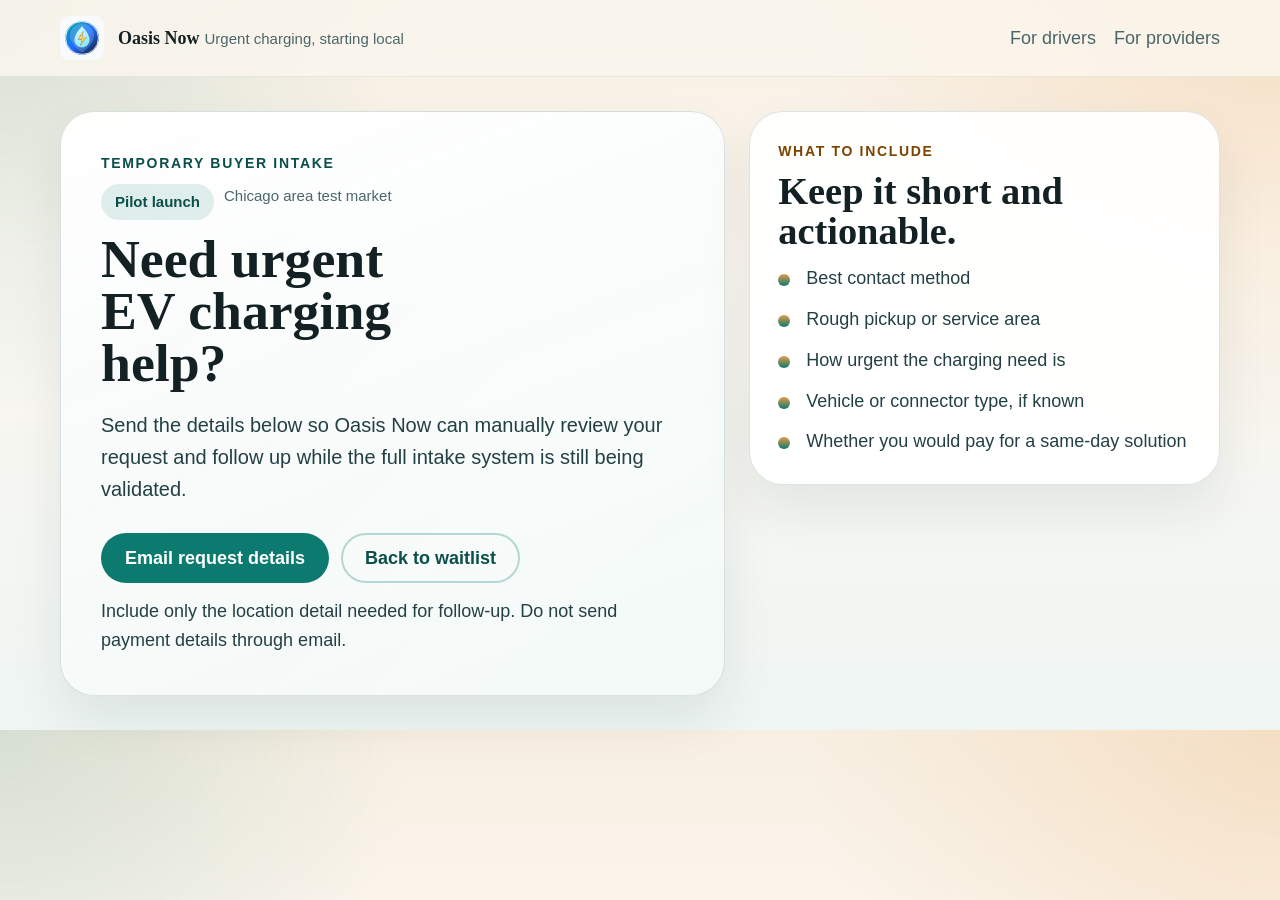
==== landing/ev-charging-waitlist/buyer.html @ 2e709732 "Publish temporary Oasis Now waitlist" ====
<!doctype html>
<html lang="en">
  <head>
    <meta charset="utf-8">
    <meta name="viewport" content="width=device-width, initial-scale=1">
    <title>Oasis Now | Buyer Intake</title>
    <meta
      name="description"
      content="Temporary buyer intake page for urgent EV charging requests in the Oasis Now pilot."
    >
    <link rel="stylesheet" href="./styles.css">
  </head>
  <body>
    <a class="skip-link" href="#main">Skip to content</a>
    <header class="site-header">
      <div class="container topbar">
        <a class="brand" href="./index.html" aria-label="Oasis Now home">
          <img
            src="../../assets/brand/oasis-now-logo.svg"
            alt="Oasis Now"
            width="44"
            height="44"
          >
          <div>
            <strong>Oasis Now</strong>
            <span>Urgent charging, starting local</span>
          </div>
        </a>
        <nav class="topnav" aria-label="Primary">
          <a href="./index.html#buyers">For drivers</a>
          <a href="./index.html#providers">For providers</a>
        </nav>
      </div>
    </header>

    <main id="main">
      <section class="hero" id="hero">
        <div class="container hero-grid">
          <div class="hero-copy">
            <p class="eyebrow">Temporary buyer intake</p>
            <div class="status-row">
              <span class="status-pill">Pilot launch</span>
              <span class="status-note">Chicago area test market</span>
            </div>
            <h1>Need urgent EV charging help?</h1>
            <p class="lede">
              Send the details below so Oasis Now can manually review your request
              and follow up while the full intake system is still being validated.
            </p>
            <div class="hero-actions">
              <a
                class="button primary"
                href="mailto:31257580+hienquoc@users.noreply.github.com?subject=Oasis%20Now%20urgent%20EV%20charging%20request&body=Name:%0APhone%20or%20best%20contact:%0ACity%20or%20neighborhood:%0AHow%20soon%20do%20you%20need%20help:%0AVehicle%20or%20connector%20type:%0ACurrent%20battery%20level:%0AWhat%20would%20make%20this%20worth%20paying%20for:%0A"
              >
                Email request details
              </a>
              <a class="button secondary" href="./index.html">Back to waitlist</a>
            </div>
            <p class="helper">
              Include only the location detail needed for follow-up. Do not send
              payment details through email.
            </p>
          </div>

          <aside class="hero-panel" aria-label="Request checklist">
            <p class="panel-label">What to include</p>
            <h2>Keep it short and actionable.</h2>
            <ul class="check-list">
              <li>Best contact method</li>
              <li>Rough pickup or service area</li>
              <li>How urgent the charging need is</li>
              <li>Vehicle or connector type, if known</li>
              <li>Whether you would pay for a same-day solution</li>
            </ul>
          </aside>
        </div>
      </section>
    </main>
  </body>
</html>
---- landing/ev-charging-waitlist/styles.css ----
:root {
  --ink-strong: #142124;
  --ink: #234045;
  --ink-soft: #4b666a;
  --paper: #fbf6ee;
  --panel: rgba(255, 255, 255, 0.94);
  --panel-strong: #fffdf9;
  --line: rgba(25, 64, 69, 0.14);
  --brand: #0c7a6f;
  --brand-deep: #0a4f49;
  --accent: #e59b46;
  --accent-soft: #f7dfbf;
  --warning: #7d4300;
  --warning-bg: #fff1dd;
  --shadow: 0 24px 50px rgba(14, 35, 37, 0.08);
  --radius-xl: 34px;
  --radius-lg: 26px;
  --radius-md: 18px;
  --radius-sm: 12px;
}

*,
*::before,
*::after {
  box-sizing: border-box;
}

html {
  scroll-behavior: smooth;
}

body {
  margin: 0;
  color: var(--ink);
  background:
    radial-gradient(circle at top left, rgba(12, 122, 111, 0.14), transparent 28%),
    radial-gradient(circle at top right, rgba(229, 155, 70, 0.2), transparent 32%),
    linear-gradient(180deg, #f8efe2 0%, #fcf7f0 34%, #eef5f3 100%);
  font-family: "Aptos", "Segoe UI", "Helvetica Neue", sans-serif;
  font-size: 18px;
  line-height: 1.6;
}

img {
  max-width: 100%;
}

a {
  color: inherit;
}

button,
input,
select,
textarea {
  font: inherit;
}

.skip-link {
  position: absolute;
  left: 16px;
  top: 16px;
  transform: translateY(-160%);
  padding: 10px 14px;
  border-radius: 999px;
  background: var(--brand-deep);
  color: #fff;
  z-index: 10;
}

.skip-link:focus {
  transform: translateY(0);
}

.site-header {
  position: sticky;
  top: 0;
  z-index: 5;
  backdrop-filter: blur(18px);
  background: rgba(251, 246, 238, 0.84);
  border-bottom: 1px solid rgba(25, 64, 69, 0.08);
}

.container {
  width: min(1160px, calc(100% - 32px));
  margin: 0 auto;
}

.topbar,
.footer-row {
  display: flex;
  align-items: center;
  justify-content: space-between;
  gap: 16px;
}

.topbar {
  padding: 16px 0;
}

.brand {
  display: inline-flex;
  align-items: center;
  gap: 14px;
  text-decoration: none;
}

.brand strong,
h1,
h2,
h3 {
  font-family: "Iowan Old Style", "Palatino Linotype", Georgia, serif;
  color: var(--ink-strong);
}

.brand span,
.footer-note,
.status-note {
  color: var(--ink-soft);
  font-size: 15px;
}

.topnav {
  display: flex;
  flex-wrap: wrap;
  gap: 10px 18px;
}

.topnav a {
  min-height: 44px;
  display: inline-flex;
  align-items: center;
  text-decoration: none;
  color: var(--ink-soft);
}

.hero,
.story-band,
.audience-shell,
.proof-shell {
  padding: 34px 0;
}

.hero-grid,
.card-grid,
.audience-grid,
.proof-grid {
  display: grid;
  gap: 24px;
}

.hero-grid {
  grid-template-columns: 1.3fr 0.92fr;
  align-items: start;
}

.hero-copy,
.hero-panel,
.story-card,
.audience-card,
.proof-card {
  border: 1px solid var(--line);
  box-shadow: var(--shadow);
  border-radius: var(--radius-xl);
  background: var(--panel);
}

.hero-copy {
  padding: 40px;
  background:
    linear-gradient(160deg, rgba(255, 255, 255, 0.97), rgba(243, 249, 247, 0.94)),
    linear-gradient(135deg, rgba(247, 223, 191, 0.18), rgba(12, 122, 111, 0.08));
}

.hero-panel,
.story-card,
.audience-card,
.proof-card {
  padding: 28px;
}

.eyebrow,
.panel-label {
  margin: 0 0 10px;
  font-size: 14px;
  font-weight: 700;
  letter-spacing: 0.12em;
  text-transform: uppercase;
  color: var(--brand-deep);
}

.panel-label {
  color: var(--warning);
}

.status-row {
  display: flex;
  flex-wrap: wrap;
  gap: 10px;
  margin-bottom: 14px;
}

.status-pill {
  display: inline-flex;
  min-height: 36px;
  align-items: center;
  padding: 0 14px;
  border-radius: 999px;
  background: rgba(12, 122, 111, 0.12);
  color: var(--brand-deep);
  font-size: 15px;
  font-weight: 700;
}

h1 {
  margin: 0;
  max-width: 11ch;
  font-size: clamp(2.6rem, 4.2vw, 4.8rem);
  line-height: 0.96;
}

h2 {
  margin: 0 0 12px;
  font-size: clamp(2rem, 3vw, 3rem);
  line-height: 1.04;
}

h3 {
  margin: 0 0 8px;
  font-size: 1.42rem;
}

.lede,
.section-heading p {
  max-width: 36rem;
  font-size: 20px;
}

.section-heading p {
  margin: 0;
}

.hero-actions {
  display: flex;
  flex-wrap: wrap;
  gap: 12px;
  margin: 28px 0 14px;
}

.button {
  display: inline-flex;
  min-height: 50px;
  align-items: center;
  justify-content: center;
  border-radius: 999px;
  border: 2px solid transparent;
  padding: 0 22px;
  font-weight: 700;
  text-align: center;
  text-decoration: none;
  transition: transform 140ms ease, background-color 140ms ease, border-color 140ms ease;
}

.button:hover,
.button:focus-visible {
  transform: translateY(-1px);
}

.button.primary {
  background: var(--brand);
  color: #fff;
}

.button.primary:hover,
.button.primary:focus-visible {
  background: var(--brand-deep);
}

.button.secondary {
  background: transparent;
  border-color: rgba(12, 122, 111, 0.28);
  color: var(--brand-deep);
}

.button.secondary:hover,
.button.secondary:focus-visible {
  border-color: rgba(10, 79, 73, 0.54);
  background: rgba(12, 122, 111, 0.06);
}

.button[aria-disabled="true"] {
  opacity: 0.55;
  pointer-events: none;
}

.wide-button {
  width: 100%;
}

.helper,
.support-line {
  margin: 0;
}

.signal-list,
.check-list,
.ordered-list,
.mini-stats {
  margin: 0;
  padding: 0;
}

.signal-list,
.check-list,
.ordered-list {
  display: grid;
  gap: 12px;
}

.signal-list,
.check-list {
  list-style: none;
}

.signal-list li,
.check-list li {
  position: relative;
  padding-left: 28px;
}

.signal-list li::before,
.check-list li::before {
  content: "";
  position: absolute;
  left: 0;
  top: 0.55em;
  width: 12px;
  height: 12px;
  border-radius: 999px;
  background: linear-gradient(180deg, var(--accent), var(--brand));
}

.ordered-list {
  padding-left: 22px;
}

.notice {
  min-height: 56px;
  margin: 18px 0 22px;
  padding: 14px 16px;
  border-radius: var(--radius-md);
  border: 1px solid rgba(125, 67, 0, 0.18);
  background: var(--warning-bg);
  color: var(--warning);
}

.mini-stats {
  display: grid;
  gap: 14px;
}

.mini-stats div {
  padding-top: 14px;
  border-top: 1px solid var(--line);
}

.mini-stats dt {
  margin-bottom: 4px;
  color: var(--ink-soft);
  font-size: 14px;
  text-transform: uppercase;
  letter-spacing: 0.08em;
}

.mini-stats dd {
  margin: 0;
  color: var(--ink-strong);
  font-weight: 600;
}

.card-grid,
.audience-grid,
.proof-grid {
  grid-template-columns: repeat(3, minmax(0, 1fr));
}

.audience-grid,
.proof-grid {
  grid-template-columns: repeat(2, minmax(0, 1fr));
}

.story-card,
.audience-card,
.proof-card {
  background: linear-gradient(180deg, rgba(255, 255, 255, 0.98), rgba(249, 252, 251, 0.94));
}

.step {
  display: inline-flex;
  width: 40px;
  height: 40px;
  align-items: center;
  justify-content: center;
  border-radius: 999px;
  margin-bottom: 16px;
  background: rgba(12, 122, 111, 0.12);
  color: var(--brand-deep);
  font-weight: 800;
}

.site-footer {
  padding: 20px 0 34px;
}

.footer-row {
  border-top: 1px solid rgba(25, 64, 69, 0.1);
  padding-top: 18px;
}

@media (max-width: 980px) {
  .hero-grid,
  .card-grid,
  .audience-grid,
  .proof-grid {
    grid-template-columns: 1fr;
  }

  .hero-copy {
    padding: 32px 24px;
  }
}

@media (max-width: 720px) {
  body {
    font-size: 17px;
  }

  .topbar,
  .footer-row {
    align-items: flex-start;
    flex-direction: column;
  }

  .hero,
  .story-band,
  .audience-shell,
  .proof-shell {
    padding: 24px 0;
  }

  h1 {
    font-size: clamp(2.3rem, 9vw, 3.4rem);
  }

  h2 {
    font-size: clamp(1.8rem, 7vw, 2.5rem);
  }

  .lede,
  .section-heading p {
    font-size: 18px;
  }

  .button,
  .topnav a {
    width: 100%;
  }
}

@media (prefers-reduced-motion: reduce) {
  html {
    scroll-behavior: auto;
  }

  .button {
    transition: none;
  }
}
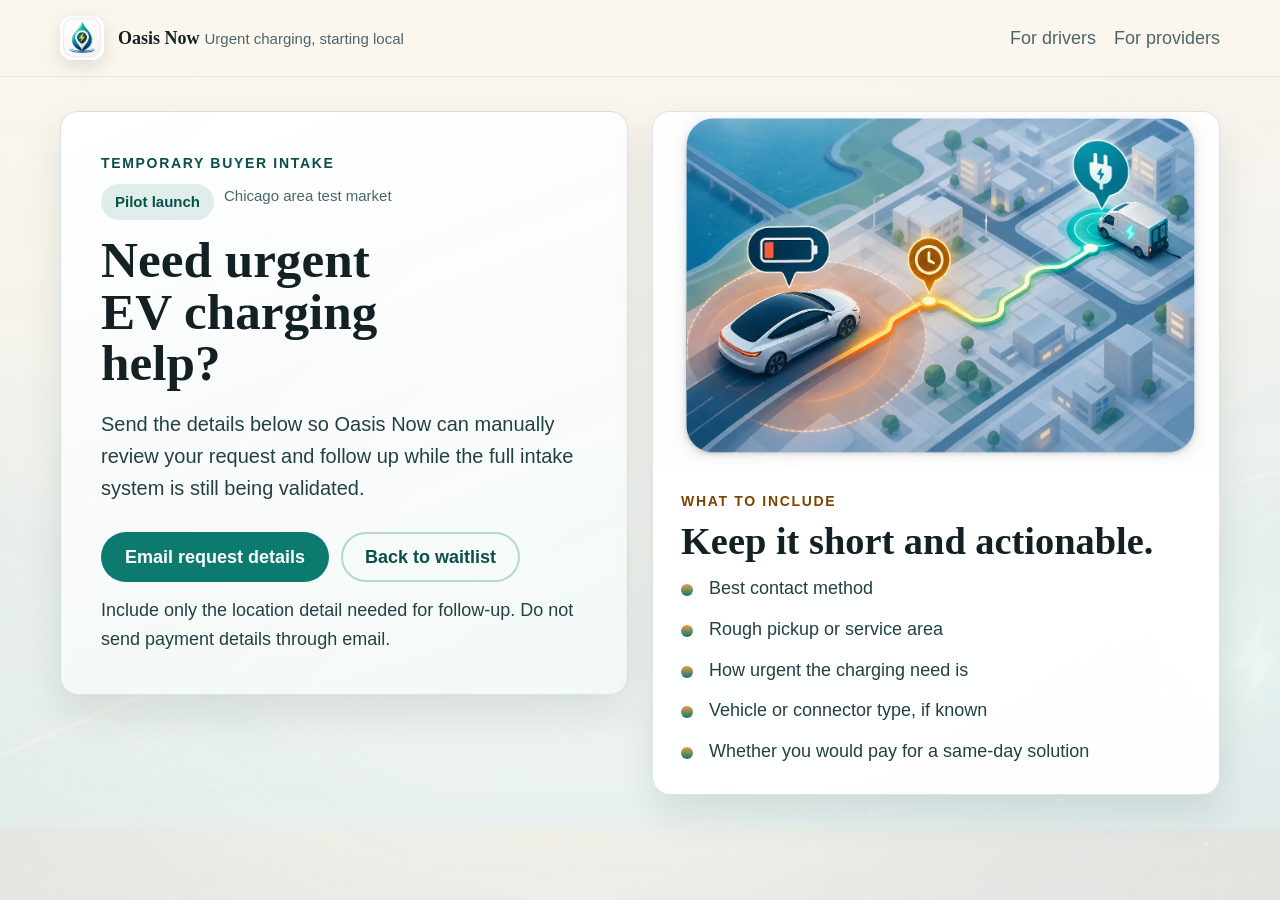
==== commit 2f4969ea: "Improve waitlist visual design and mobile UX" ====
--- a/landing/ev-charging-waitlist/buyer.html
+++ b/landing/ev-charging-waitlist/buyer.html
@@ -16,7 +16,7 @@
       <div class="container topbar">
         <a class="brand" href="./index.html" aria-label="Oasis Now home">
           <img
-            src="../../assets/brand/oasis-now-logo.svg"
+            src="../../assets/waitlist/oasis-now-trust-mark.webp"
             alt="Oasis Now"
             width="44"
             height="44"
@@ -62,7 +62,14 @@
             </p>
           </div>
 
-          <aside class="hero-panel" aria-label="Request checklist">
+          <aside class="hero-panel visual-panel" aria-label="Request checklist">
+            <img
+              class="hero-image"
+              src="../../assets/waitlist/high-value-need-visual.webp"
+              alt="Map-style illustration showing urgent EV charging help nearby"
+              width="1400"
+              height="933"
+            >
             <p class="panel-label">What to include</p>
             <h2>Keep it short and actionable.</h2>
             <ul class="check-list">
--- a/landing/ev-charging-waitlist/styles.css
+++ b/landing/ev-charging-waitlist/styles.css
@@ -12,11 +12,11 @@
   --accent-soft: #f7dfbf;
   --warning: #7d4300;
   --warning-bg: #fff1dd;
-  --shadow: 0 24px 50px rgba(14, 35, 37, 0.08);
-  --radius-xl: 34px;
-  --radius-lg: 26px;
-  --radius-md: 18px;
-  --radius-sm: 12px;
+  --shadow: 0 18px 38px rgba(14, 35, 37, 0.1);
+  --radius-xl: 18px;
+  --radius-lg: 14px;
+  --radius-md: 10px;
+  --radius-sm: 8px;
 }
 
 *,
@@ -33,9 +33,9 @@
   margin: 0;
   color: var(--ink);
   background:
-    radial-gradient(circle at top left, rgba(12, 122, 111, 0.14), transparent 28%),
-    radial-gradient(circle at top right, rgba(229, 155, 70, 0.2), transparent 32%),
-    linear-gradient(180deg, #f8efe2 0%, #fcf7f0 34%, #eef5f3 100%);
+    linear-gradient(180deg, rgba(251, 246, 238, 0.9), rgba(238, 245, 243, 0.94)),
+    url("../../assets/waitlist/oasis-now-page-background.webp") center top / cover fixed,
+    #f7f1e8;
   font-family: "Aptos", "Segoe UI", "Helvetica Neue", sans-serif;
   font-size: 18px;
   line-height: 1.6;
@@ -43,6 +43,7 @@
 
 img {
   max-width: 100%;
+  height: auto;
 }
 
 a {
@@ -105,6 +106,11 @@
   text-decoration: none;
 }
 
+.brand img {
+  border-radius: 12px;
+  box-shadow: 0 6px 18px rgba(14, 35, 37, 0.12);
+}
+
 .brand strong,
 h1,
 h2,
@@ -150,7 +156,7 @@
 }
 
 .hero-grid {
-  grid-template-columns: 1.3fr 0.92fr;
+  grid-template-columns: 1fr 1fr;
   align-items: start;
 }
 
@@ -179,6 +185,30 @@
   padding: 28px;
 }
 
+.visual-panel {
+  overflow: hidden;
+}
+
+.hero-image,
+.concept-visual img,
+.mobile-hero-visual img {
+  display: block;
+  width: 100%;
+  object-fit: cover;
+}
+
+.hero-image {
+  aspect-ratio: 16 / 10;
+  height: auto;
+  margin: -28px -28px 24px;
+  width: calc(100% + 56px);
+  max-width: none;
+}
+
+.mobile-hero-visual {
+  display: none;
+}
+
 .eyebrow,
 .panel-label {
   margin: 0 0 10px;
@@ -214,9 +244,9 @@
 
 h1 {
   margin: 0;
-  max-width: 11ch;
-  font-size: clamp(2.6rem, 4.2vw, 4.8rem);
-  line-height: 0.96;
+  max-width: 13ch;
+  font-size: clamp(2.45rem, 4vw, 4.35rem);
+  line-height: 1;
 }
 
 h2 {
@@ -238,6 +268,19 @@
 
 .section-heading p {
   margin: 0;
+}
+
+.concept-visual {
+  margin: 24px 0;
+  border: 1px solid var(--line);
+  border-radius: var(--radius-xl);
+  overflow: hidden;
+  box-shadow: var(--shadow);
+  background: var(--panel-strong);
+}
+
+.concept-visual img {
+  aspect-ratio: 3 / 2;
 }
 
 .hero-actions {
@@ -300,6 +343,12 @@
 .helper,
 .support-line {
   margin: 0;
+}
+
+.support-line a {
+  display: inline-flex;
+  min-height: 44px;
+  align-items: center;
 }
 
 .signal-list,
@@ -433,12 +482,43 @@
 @media (max-width: 720px) {
   body {
     font-size: 17px;
-  }
-
-  .topbar,
+    background-attachment: scroll;
+  }
+
   .footer-row {
     align-items: flex-start;
     flex-direction: column;
+  }
+
+  .topbar {
+    align-items: center;
+    flex-direction: row;
+    flex-wrap: wrap;
+    padding: 10px 0;
+  }
+
+  .brand {
+    gap: 10px;
+  }
+
+  .brand span {
+    display: none;
+  }
+
+  .topnav {
+    width: 100%;
+    flex-wrap: nowrap;
+    gap: 8px;
+    overflow-x: auto;
+    padding-bottom: 2px;
+  }
+
+  .topnav a {
+    flex: 0 0 auto;
+    width: auto;
+    min-height: 44px;
+    font-size: 15px;
+    padding-right: 14px;
   }
 
   .hero,
@@ -449,7 +529,9 @@
   }
 
   h1 {
-    font-size: clamp(2.3rem, 9vw, 3.4rem);
+    max-width: 13ch;
+    font-size: clamp(1.72rem, 6.3vw, 2.25rem);
+    line-height: 1.08;
   }
 
   h2 {
@@ -458,12 +540,44 @@
 
   .lede,
   .section-heading p {
-    font-size: 18px;
-  }
-
-  .button,
-  .topnav a {
+    font-size: 17px;
+  }
+
+  .button {
     width: 100%;
+  }
+
+  .hero-actions {
+    margin: 20px 0 14px;
+  }
+
+  .hero-panel,
+  .story-card,
+  .audience-card,
+  .proof-card {
+    padding: 24px;
+  }
+
+  .hero-image {
+    margin: -24px -24px 20px;
+    width: calc(100% + 48px);
+  }
+
+  .hero-grid .visual-panel {
+    display: none;
+  }
+
+  .mobile-hero-visual {
+    display: block;
+    margin: 16px -12px 22px;
+    border-radius: var(--radius-lg);
+    overflow: hidden;
+    box-shadow: 0 14px 30px rgba(14, 35, 37, 0.14);
+  }
+
+  .mobile-hero-visual img {
+    height: clamp(190px, 52vw, 260px);
+    object-position: 72% center;
   }
 }
 
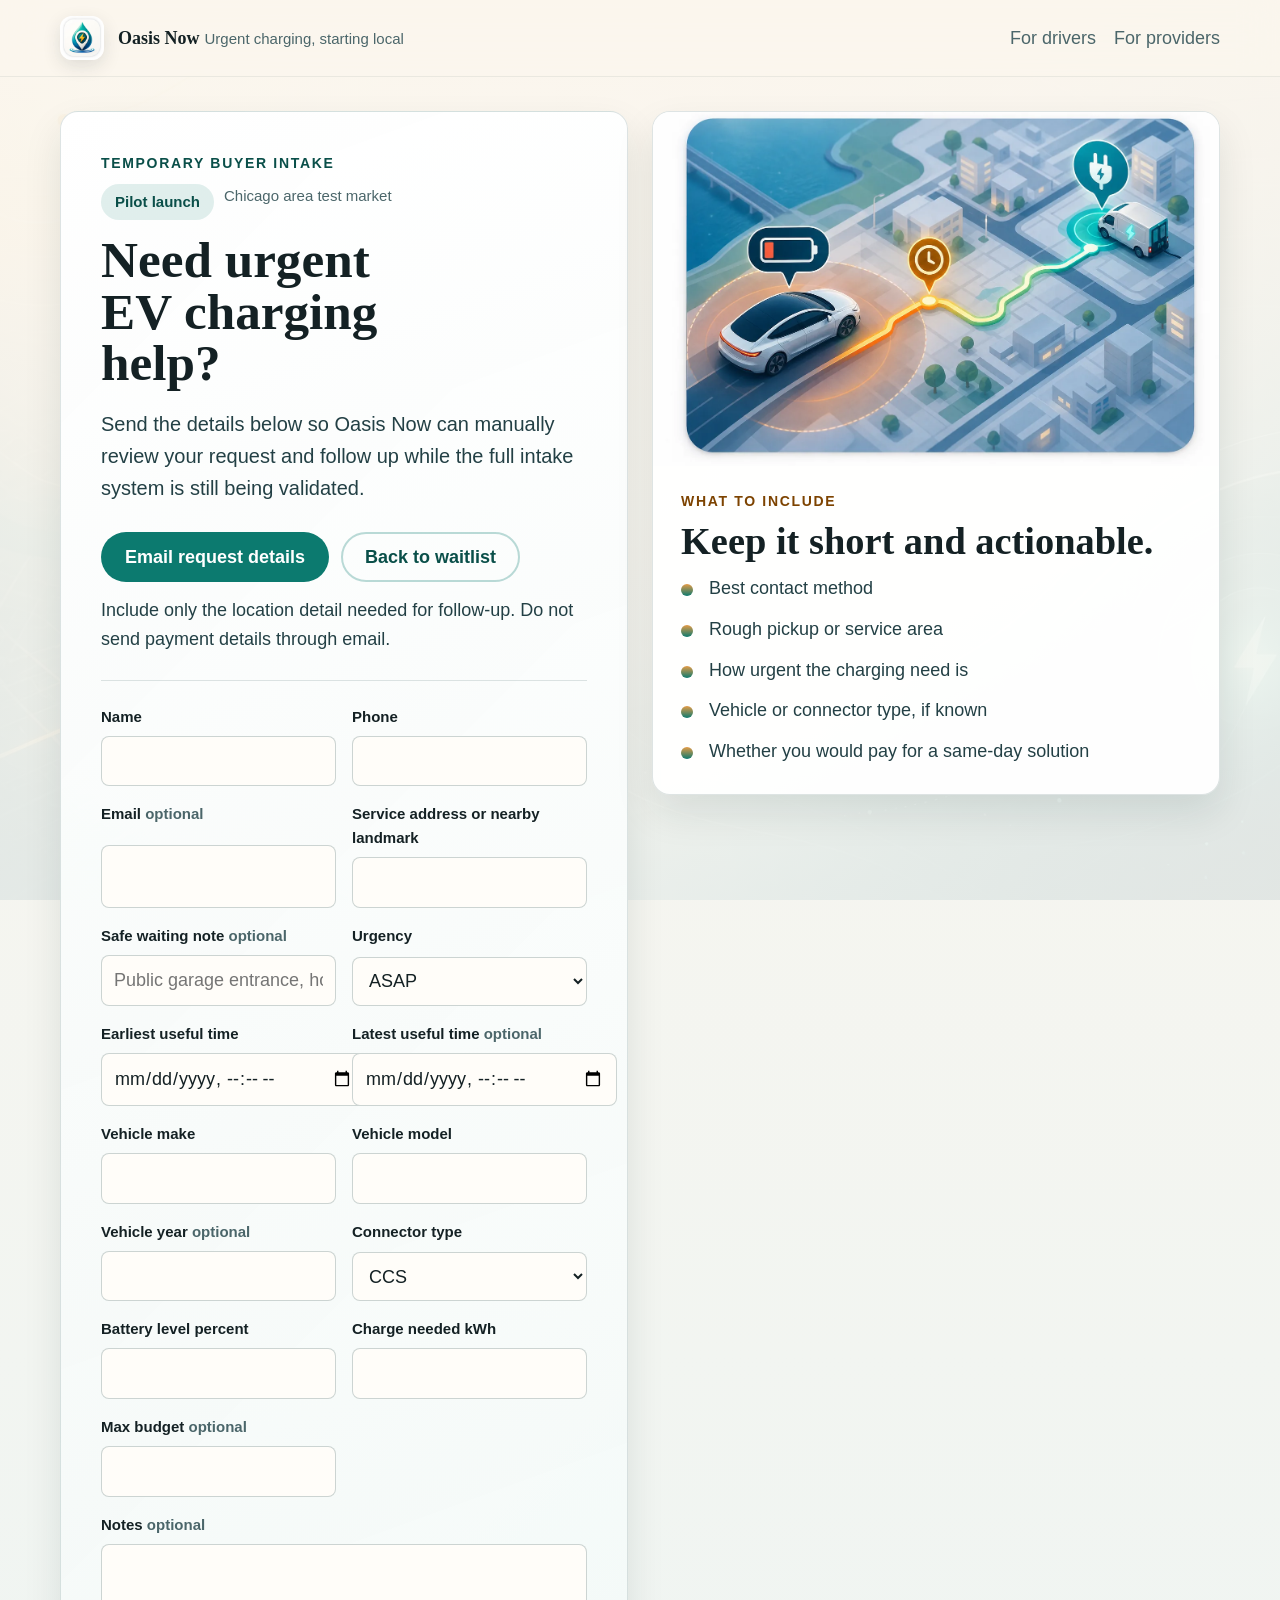
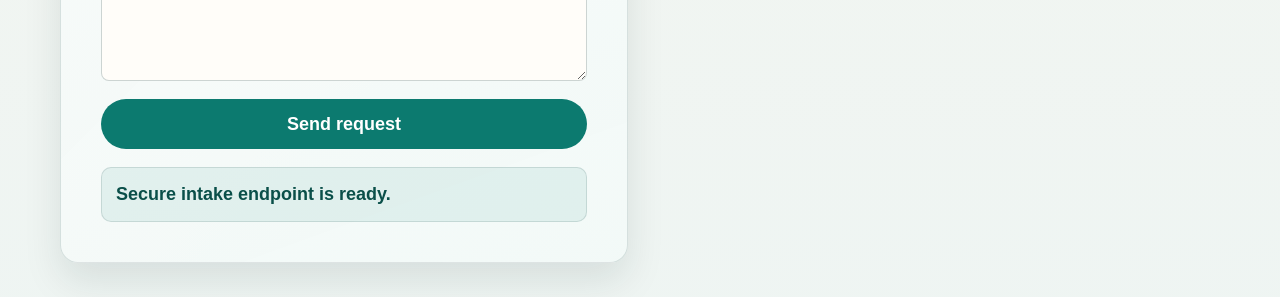
==== commit 1eae6b83: "Publish live Supabase waitlist intake" ====
--- a/landing/ev-charging-waitlist/buyer.html
+++ b/landing/ev-charging-waitlist/buyer.html
@@ -9,6 +9,7 @@
       content="Temporary buyer intake page for urgent EV charging requests in the Oasis Now pilot."
     >
     <link rel="stylesheet" href="./styles.css">
+    <script src="./config.js"></script>
   </head>
   <body>
     <a class="skip-link" href="#main">Skip to content</a>
@@ -60,6 +61,86 @@
               Include only the location detail needed for follow-up. Do not send
               payment details through email.
             </p>
+
+            <form class="intake-form" data-intake-form="buyer">
+              <div class="form-grid">
+                <label>
+                  <span>Name</span>
+                  <input name="buyer_name" autocomplete="name" required>
+                </label>
+                <label>
+                  <span>Phone</span>
+                  <input name="buyer_phone" type="tel" autocomplete="tel" required>
+                </label>
+                <label>
+                  <span>Email <em>optional</em></span>
+                  <input name="buyer_email" type="email" autocomplete="email">
+                </label>
+                <label>
+                  <span>Service address or nearby landmark</span>
+                  <input name="location_address" autocomplete="street-address" required>
+                </label>
+                <label>
+                  <span>Safe waiting note <em>optional</em></span>
+                  <input name="safe_waiting_note" placeholder="Public garage entrance, hotel valet, etc.">
+                </label>
+                <label>
+                  <span>Urgency</span>
+                  <select name="urgency" required>
+                    <option value="asap">ASAP</option>
+                    <option value="today">Today</option>
+                    <option value="scheduled">Scheduled</option>
+                  </select>
+                </label>
+                <label>
+                  <span>Earliest useful time</span>
+                  <input name="time_window_start_at" type="datetime-local" required>
+                </label>
+                <label>
+                  <span>Latest useful time <em>optional</em></span>
+                  <input name="time_window_end_at" type="datetime-local">
+                </label>
+                <label>
+                  <span>Vehicle make</span>
+                  <input name="vehicle_make" autocomplete="organization" required>
+                </label>
+                <label>
+                  <span>Vehicle model</span>
+                  <input name="vehicle_model" required>
+                </label>
+                <label>
+                  <span>Vehicle year <em>optional</em></span>
+                  <input name="vehicle_year" type="number" inputmode="numeric" min="1990" max="2100">
+                </label>
+                <label>
+                  <span>Connector type</span>
+                  <select name="connector_type" required>
+                    <option value="ccs">CCS</option>
+                    <option value="j1772">J1772</option>
+                    <option value="nacs">NACS / Tesla</option>
+                    <option value="cha_de_mo">CHAdeMO</option>
+                  </select>
+                </label>
+                <label>
+                  <span>Battery level percent</span>
+                  <input name="battery_level_percent" type="number" inputmode="numeric" min="0" max="100" required>
+                </label>
+                <label>
+                  <span>Charge needed kWh</span>
+                  <input name="charge_needed_kwh" type="number" inputmode="decimal" min="0" step="0.1" required>
+                </label>
+                <label>
+                  <span>Max budget <em>optional</em></span>
+                  <input name="max_budget_usd" type="number" inputmode="decimal" min="0" step="1">
+                </label>
+                <label class="full-span">
+                  <span>Notes <em>optional</em></span>
+                  <textarea name="notes" rows="4"></textarea>
+                </label>
+              </div>
+              <button class="button primary wide-button" type="submit" data-submit-label>Send request</button>
+              <p class="form-status" data-form-status role="status" aria-live="polite"></p>
+            </form>
           </div>
 
           <aside class="hero-panel visual-panel" aria-label="Request checklist">
@@ -83,5 +164,6 @@
         </div>
       </section>
     </main>
+    <script src="./app.js"></script>
   </body>
 </html>
--- a/landing/ev-charging-waitlist/styles.css
+++ b/landing/ev-charging-waitlist/styles.css
@@ -57,6 +57,15 @@
   font: inherit;
 }
 
+button {
+  cursor: pointer;
+}
+
+button:disabled {
+  cursor: not-allowed;
+  opacity: 0.58;
+}
+
 .skip-link {
   position: absolute;
   left: 16px;
@@ -340,6 +349,111 @@
   width: 100%;
 }
 
+.intake-form {
+  display: grid;
+  gap: 18px;
+  margin-top: 26px;
+  padding-top: 24px;
+  border-top: 1px solid var(--line);
+}
+
+.form-grid {
+  display: grid;
+  grid-template-columns: repeat(2, minmax(0, 1fr));
+  gap: 16px;
+}
+
+.form-grid label,
+.choice-group {
+  display: grid;
+  gap: 7px;
+}
+
+.form-grid span,
+.choice-group legend {
+  color: var(--ink-strong);
+  font-size: 15px;
+  font-weight: 800;
+}
+
+.form-grid em {
+  color: var(--ink-soft);
+  font-style: normal;
+  font-weight: 600;
+}
+
+.form-grid input,
+.form-grid select,
+.form-grid textarea {
+  width: 100%;
+  min-height: 48px;
+  border: 1px solid rgba(25, 64, 69, 0.22);
+  border-radius: var(--radius-sm);
+  background: #fffdf9;
+  color: var(--ink-strong);
+  padding: 10px 12px;
+}
+
+.form-grid textarea {
+  min-height: 112px;
+  resize: vertical;
+}
+
+.form-grid input:focus,
+.form-grid select:focus,
+.form-grid textarea:focus {
+  outline: 3px solid rgba(229, 155, 70, 0.42);
+  border-color: var(--brand);
+}
+
+.full-span {
+  grid-column: 1 / -1;
+}
+
+.choice-group {
+  margin: 0;
+  padding: 14px;
+  border: 1px solid rgba(25, 64, 69, 0.18);
+  border-radius: var(--radius-md);
+}
+
+.choice-group label {
+  min-height: 44px;
+  display: flex;
+  align-items: center;
+  gap: 10px;
+  color: var(--ink);
+  font-weight: 600;
+}
+
+.choice-group input {
+  width: 20px;
+  height: 20px;
+  accent-color: var(--brand);
+}
+
+.form-status {
+  min-height: 48px;
+  margin: 0;
+  padding: 12px 14px;
+  border-radius: var(--radius-md);
+  border: 1px solid rgba(25, 64, 69, 0.14);
+  background: rgba(12, 122, 111, 0.08);
+  color: var(--brand-deep);
+  font-weight: 650;
+}
+
+.form-status[data-tone="success"] {
+  border-color: rgba(12, 122, 111, 0.24);
+  background: rgba(12, 122, 111, 0.12);
+}
+
+.form-status[data-tone="error"] {
+  border-color: rgba(125, 67, 0, 0.22);
+  background: var(--warning-bg);
+  color: var(--warning);
+}
+
 .helper,
 .support-line {
   margin: 0;
@@ -547,6 +661,10 @@
     width: 100%;
   }
 
+  .form-grid {
+    grid-template-columns: 1fr;
+  }
+
   .hero-actions {
     margin: 20px 0 14px;
   }
